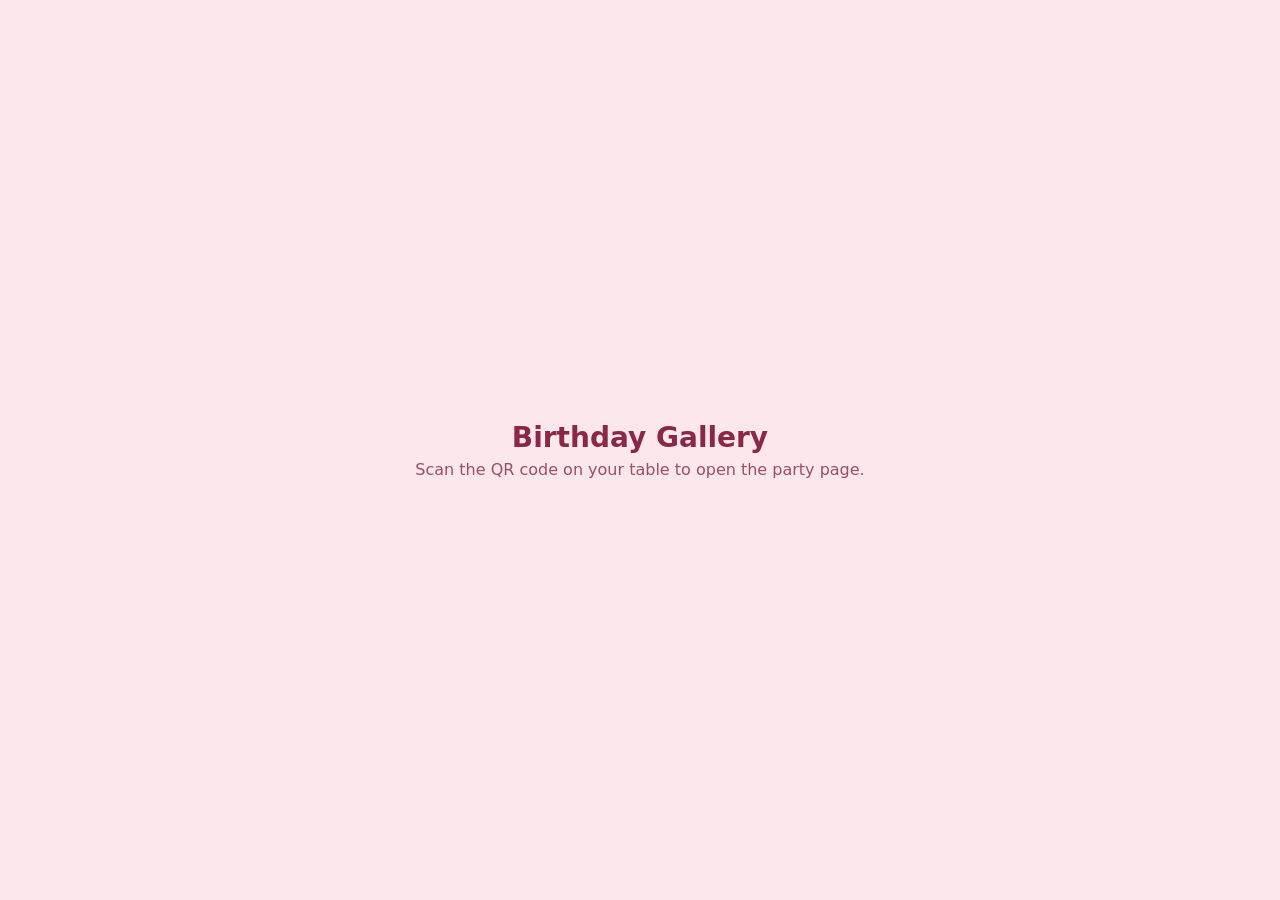
==== index.html @ 24770b82 "Add files via upload" ====
<!doctype html>
<html lang="en"><head><meta charset="utf-8"><meta name="viewport" content="width=device-width, initial-scale=1">
<title>Birthday Gallery</title>
<style>body{margin:0;min-height:100vh;display:flex;align-items:center;justify-content:center;background:#FBE7EC;font-family:system-ui,sans-serif;color:#8A2846;text-align:center}h1{font-size:28px;margin:0 0 6px}p{margin:0;opacity:.8}</style>
</head><body><div><h1>Birthday Gallery</h1><p>Scan the QR code on your table to open the party page.</p></div></body></html>
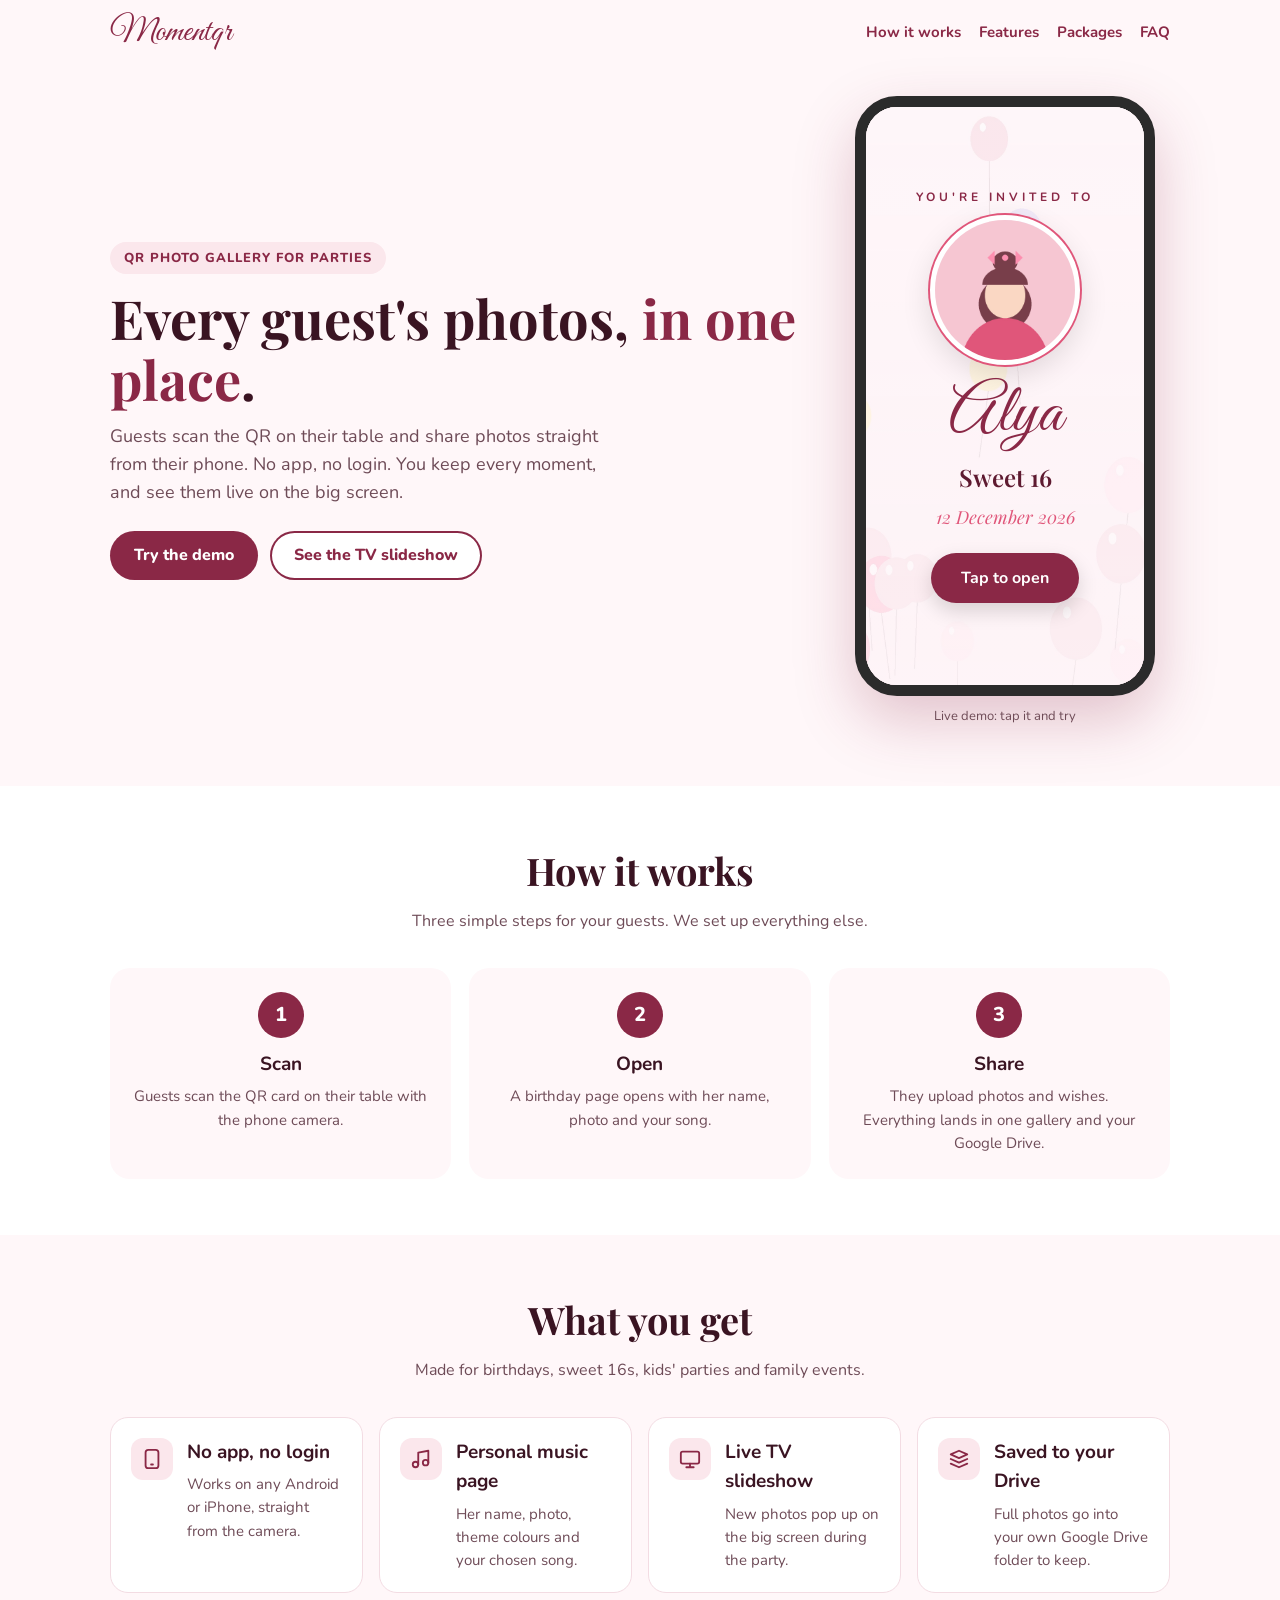
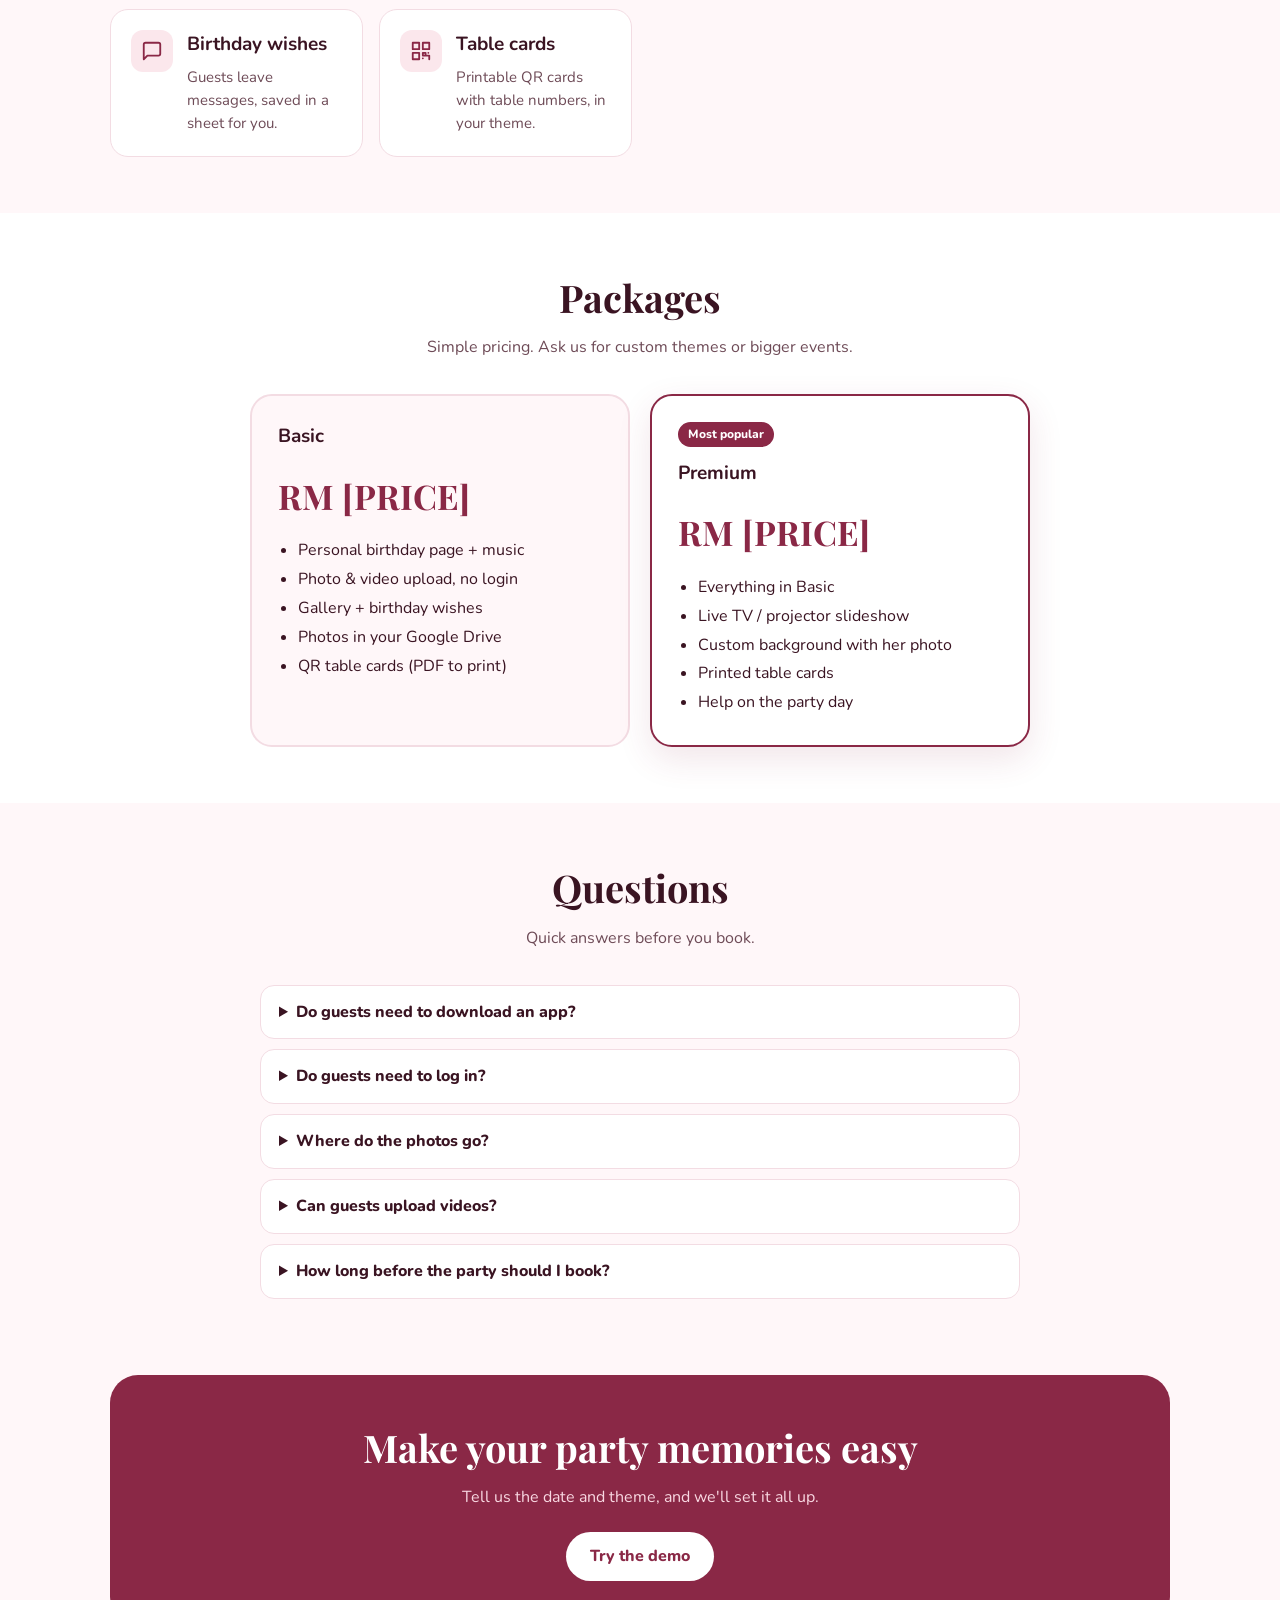
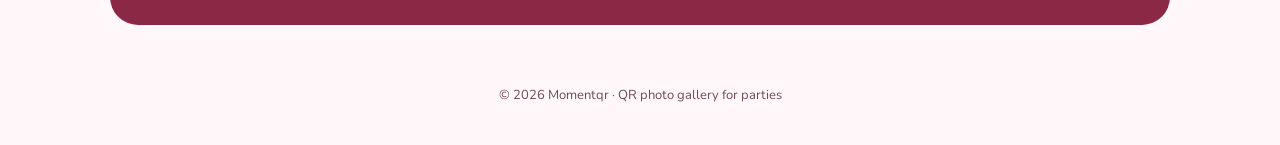
==== commit 3b310b17: "Add files via upload" ====
--- a/index.html
+++ b/index.html
@@ -1,5 +1,190 @@
 <!doctype html>
-<html lang="en"><head><meta charset="utf-8"><meta name="viewport" content="width=device-width, initial-scale=1">
-<title>Birthday Gallery</title>
-<style>body{margin:0;min-height:100vh;display:flex;align-items:center;justify-content:center;background:#FBE7EC;font-family:system-ui,sans-serif;color:#8A2846;text-align:center}h1{font-size:28px;margin:0 0 6px}p{margin:0;opacity:.8}</style>
-</head><body><div><h1>Birthday Gallery</h1><p>Scan the QR code on your table to open the party page.</p></div></body></html>
+<html lang="en">
+<head>
+<meta charset="utf-8">
+<meta name="viewport" content="width=device-width, initial-scale=1">
+<title>Momentqr · QR Photo Gallery for Birthdays &amp; Parties</title>
+<meta name="description" content="Guests scan a QR, upload photos with no app and no login, and everything lands in one gallery. Music page, live TV slideshow and table cards included.">
+
+<script>
+/* ===== BUSINESS SETTINGS (Claude can change these for you) ===== */
+const BIZ = {
+  WHATSAPP: "",                 // e.g. "60123456789"  (country code, no + or spaces). Empty = button hidden
+  WA_TEXT:  "Hi Momentqr! I'm interested in the QR photo gallery for my party.",
+  BASIC_PRICE:   "RM [PRICE]",
+  PREMIUM_PRICE: "RM [PRICE]"
+};
+</script>
+
+<link rel="preconnect" href="https://fonts.googleapis.com">
+<link rel="preconnect" href="https://fonts.gstatic.com" crossorigin>
+<link href="https://fonts.googleapis.com/css2?family=Great+Vibes&family=Playfair+Display:wght@500;600;700&family=Nunito:wght@400;600;700;800&display=swap" rel="stylesheet">
+<style>
+:root{--bg:#FFF7F9;--soft:#FBE7EC;--main:#8A2846;--ink:#3A1422;--accent:#E0567A;--muted:#6E4B57}
+*{box-sizing:border-box}
+html{scroll-behavior:smooth}
+body{margin:0;font-family:Nunito,system-ui,sans-serif;color:var(--ink);background:var(--bg);line-height:1.55}
+a{color:var(--main)}a:hover{color:#5E1A30}
+.wrap{max-width:1100px;margin:0 auto;padding:0 20px}
+nav{display:flex;justify-content:space-between;align-items:center;padding:16px 0;flex-wrap:wrap;gap:10px}
+.logo{font-family:"Great Vibes",cursive;font-size:34px;color:var(--main);text-decoration:none;line-height:1}
+.nav-links{display:flex;gap:18px;flex-wrap:wrap;font-weight:700;font-size:15px}
+.nav-links a{text-decoration:none}
+.btn{display:inline-flex;align-items:center;justify-content:center;gap:8px;min-height:48px;padding:12px 24px;border-radius:999px;font-weight:800;font-size:16px;text-decoration:none;border:0;cursor:pointer}
+.btn.main{background:var(--main);color:#fff}.btn.main:hover{background:#6F1F38;color:#fff}
+.btn.ghost{background:#fff;color:var(--main);box-shadow:inset 0 0 0 2px var(--main)}
+.btn.wa{background:#1F8A4C;color:#fff}.btn.wa:hover{background:#176B3B;color:#fff}
+.hero{display:flex;flex-wrap:wrap;gap:40px;align-items:center;padding:30px 0 60px}
+.hero-text{flex:1 1 420px;min-width:0}
+.kick{display:inline-block;background:var(--soft);color:var(--main);font-weight:800;font-size:13px;letter-spacing:1px;text-transform:uppercase;padding:6px 14px;border-radius:99px}
+h1{font-family:"Playfair Display",Georgia,serif;font-size:clamp(34px,5vw,54px);line-height:1.12;margin:14px 0 14px;color:var(--ink)}
+h1 em{font-style:normal;color:var(--main)}
+.lead{font-size:18px;color:var(--muted);margin:0 0 24px;max-width:520px}
+.cta{display:flex;gap:12px;flex-wrap:wrap}
+.hero-phone{flex:0 1 330px;margin:0 auto;display:flex;flex-direction:column;align-items:center;gap:10px}
+.phone{width:300px;max-width:100%;height:600px;border:11px solid #2B2B2B;border-radius:42px;overflow:hidden;background:#fff;box-shadow:0 24px 60px rgba(138,40,70,.25)}
+.phone iframe{width:100%;height:100%;border:0;display:block}
+.small{font-size:13px;color:var(--muted)}
+section{padding:56px 0}
+section.alt{background:#fff}
+h2{font-family:"Playfair Display",Georgia,serif;font-size:clamp(28px,3.6vw,38px);margin:0 0 8px;text-align:center}
+.sub{text-align:center;color:var(--muted);margin:0 auto 34px;max-width:560px}
+.steps{display:grid;grid-template-columns:repeat(auto-fit,minmax(220px,1fr));gap:18px}
+.step{background:var(--bg);border-radius:20px;padding:24px;text-align:center}
+.num{width:46px;height:46px;border-radius:50%;background:var(--main);color:#fff;font-weight:800;font-size:20px;display:flex;align-items:center;justify-content:center;margin:0 auto 12px}
+.step h3,.feat h3,.pkg h3{margin:0 0 6px;font-size:19px}
+.step p,.feat p{margin:0;color:var(--muted);font-size:15px}
+.feats{display:grid;grid-template-columns:repeat(auto-fit,minmax(240px,1fr));gap:16px}
+.feat{background:#fff;border:1px solid #F3DCE3;border-radius:18px;padding:20px;display:flex;gap:14px;align-items:flex-start}
+.ico{flex:0 0 42px;height:42px;border-radius:12px;background:var(--soft);display:flex;align-items:center;justify-content:center;color:var(--main)}
+.pkgs{display:grid;grid-template-columns:repeat(auto-fit,minmax(260px,1fr));gap:20px;max-width:780px;margin:0 auto}
+.pkg{background:var(--bg);border-radius:22px;padding:26px;border:2px solid #F3DCE3;display:flex;flex-direction:column;gap:12px}
+.pkg.best{border-color:var(--main);background:#fff;box-shadow:0 12px 34px rgba(138,40,70,.12)}
+.tag{align-self:flex-start;background:var(--main);color:#fff;font-size:12px;font-weight:800;padding:3px 10px;border-radius:99px}
+.price{font-family:"Playfair Display",Georgia,serif;font-size:34px;font-weight:700;color:var(--main)}
+.pkg ul{margin:0;padding-left:20px;color:var(--ink)}
+.pkg li{margin:4px 0}
+.faq{max-width:760px;margin:0 auto;display:flex;flex-direction:column;gap:10px}
+details{background:#fff;border:1px solid #F3DCE3;border-radius:14px;padding:14px 18px}
+summary{font-weight:800;cursor:pointer}
+details p{margin:8px 0 0;color:var(--muted)}
+.final{text-align:center;background:var(--main);color:#fff;border-radius:28px;padding:44px 24px;margin:20px 0 40px}
+.final h2{color:#fff}
+.final p{color:#F9D8E2;margin:0 0 22px}
+.final .btn.ghost{box-shadow:none}
+footer{text-align:center;padding:20px 0 40px;font-size:13px;color:var(--muted)}
+</style>
+</head>
+<body>
+<div class="wrap">
+  <nav>
+    <a class="logo" href="#">Momentqr</a>
+    <div class="nav-links"><a href="#how">How it works</a><a href="#features">Features</a><a href="#packages">Packages</a><a href="#faq">FAQ</a></div>
+  </nav>
+
+  <div class="hero">
+    <div class="hero-text">
+      <span class="kick">QR photo gallery for parties</span>
+      <h1>Every guest's photos, <em>in one place</em>.</h1>
+      <p class="lead">Guests scan the QR on their table and share photos straight from their phone. No app, no login. You keep every moment, and see them live on the big screen.</p>
+      <div class="cta">
+        <a class="btn main" href="demo/index.html" target="_blank" rel="noopener">Try the demo</a>
+        <a class="btn ghost" href="demo/tv.html" target="_blank" rel="noopener">See the TV slideshow</a>
+      </div>
+    </div>
+    <div class="hero-phone">
+      <div class="phone"><iframe src="demo/index.html" title="Demo of a birthday photo page" loading="lazy"></iframe></div>
+      <span class="small">Live demo: tap it and try</span>
+    </div>
+  </div>
+</div>
+
+<section class="alt" id="how">
+  <div class="wrap">
+    <h2>How it works</h2>
+    <p class="sub">Three simple steps for your guests. We set up everything else.</p>
+    <div class="steps">
+      <div class="step"><div class="num">1</div><h3>Scan</h3><p>Guests scan the QR card on their table with the phone camera.</p></div>
+      <div class="step"><div class="num">2</div><h3>Open</h3><p>A birthday page opens with her name, photo and your song.</p></div>
+      <div class="step"><div class="num">3</div><h3>Share</h3><p>They upload photos and wishes. Everything lands in one gallery and your Google Drive.</p></div>
+    </div>
+  </div>
+</section>
+
+<section id="features">
+  <div class="wrap">
+    <h2>What you get</h2>
+    <p class="sub">Made for birthdays, sweet 16s, kids' parties and family events.</p>
+    <div class="feats">
+      <div class="feat"><div class="ico"><svg width="22" height="22" viewBox="0 0 24 24" fill="none" stroke="currentColor" stroke-width="2" stroke-linecap="round" stroke-linejoin="round" aria-hidden="true"><rect x="5" y="2" width="14" height="20" rx="3"/><path d="M11 18h2"/></svg></div><div><h3>No app, no login</h3><p>Works on any Android or iPhone, straight from the camera.</p></div></div>
+      <div class="feat"><div class="ico"><svg width="22" height="22" viewBox="0 0 24 24" fill="none" stroke="currentColor" stroke-width="2" stroke-linecap="round" stroke-linejoin="round" aria-hidden="true"><path d="M9 18V5l11-2v13"/><circle cx="6" cy="18" r="3"/><circle cx="17" cy="16" r="3"/></svg></div><div><h3>Personal music page</h3><p>Her name, photo, theme colours and your chosen song.</p></div></div>
+      <div class="feat"><div class="ico"><svg width="22" height="22" viewBox="0 0 24 24" fill="none" stroke="currentColor" stroke-width="2" stroke-linecap="round" stroke-linejoin="round" aria-hidden="true"><rect x="2" y="4" width="20" height="13" rx="2"/><path d="M8 21h8M12 17v4"/></svg></div><div><h3>Live TV slideshow</h3><p>New photos pop up on the big screen during the party.</p></div></div>
+      <div class="feat"><div class="ico"><svg width="22" height="22" viewBox="0 0 24 24" fill="none" stroke="currentColor" stroke-width="2" stroke-linecap="round" stroke-linejoin="round" aria-hidden="true"><path d="M3 7l9-4 9 4-9 4-9-4z"/><path d="M3 12l9 4 9-4M3 17l9 4 9-4"/></svg></div><div><h3>Saved to your Drive</h3><p>Full photos go into your own Google Drive folder to keep.</p></div></div>
+      <div class="feat"><div class="ico"><svg width="22" height="22" viewBox="0 0 24 24" fill="none" stroke="currentColor" stroke-width="2" stroke-linecap="round" stroke-linejoin="round" aria-hidden="true"><path d="M21 15a2 2 0 0 1-2 2H7l-4 4V5a2 2 0 0 1 2-2h14a2 2 0 0 1 2 2z"/></svg></div><div><h3>Birthday wishes</h3><p>Guests leave messages, saved in a sheet for you.</p></div></div>
+      <div class="feat"><div class="ico"><svg width="22" height="22" viewBox="0 0 24 24" fill="none" stroke="currentColor" stroke-width="2" stroke-linecap="round" stroke-linejoin="round" aria-hidden="true"><rect x="3" y="3" width="7" height="7"/><rect x="14" y="3" width="7" height="7"/><rect x="3" y="14" width="7" height="7"/><path d="M14 14h3v3h-3zM20 14v.01M14 20h.01M17 17h4v4"/></svg></div><div><h3>Table cards</h3><p>Printable QR cards with table numbers, in your theme.</p></div></div>
+    </div>
+  </div>
+</section>
+
+<section class="alt" id="packages">
+  <div class="wrap">
+    <h2>Packages</h2>
+    <p class="sub">Simple pricing. Ask us for custom themes or bigger events.</p>
+    <div class="pkgs">
+      <div class="pkg">
+        <h3>Basic</h3>
+        <div class="price" id="pBasic"></div>
+        <ul><li>Personal birthday page + music</li><li>Photo &amp; video upload, no login</li><li>Gallery + birthday wishes</li><li>Photos in your Google Drive</li><li>QR table cards (PDF to print)</li></ul>
+      </div>
+      <div class="pkg best">
+        <span class="tag">Most popular</span>
+        <h3>Premium</h3>
+        <div class="price" id="pPremium"></div>
+        <ul><li>Everything in Basic</li><li>Live TV / projector slideshow</li><li>Custom background with her photo</li><li>Printed table cards</li><li>Help on the party day</li></ul>
+      </div>
+    </div>
+  </div>
+</section>
+
+<section id="faq">
+  <div class="wrap">
+    <h2>Questions</h2>
+    <p class="sub">Quick answers before you book.</p>
+    <div class="faq">
+      <details><summary>Do guests need to download an app?</summary><p>No. They scan the QR with the phone camera and the page opens in the browser.</p></details>
+      <details><summary>Do guests need to log in?</summary><p>No login needed. They just pick photos and tap upload.</p></details>
+      <details><summary>Where do the photos go?</summary><p>Into a Google Drive folder that belongs to you, in full quality. You can download everything after the party.</p></details>
+      <details><summary>Can guests upload videos?</summary><p>Yes, short clips (about 15 to 30 seconds).</p></details>
+      <details><summary>How long before the party should I book?</summary><p>At least 3 days before, so we can set up your page and print the cards.</p></details>
+    </div>
+  </div>
+</section>
+
+<div class="wrap">
+  <div class="final">
+    <h2>Make your party memories easy</h2>
+    <p>Tell us the date and theme, and we'll set it all up.</p>
+    <div class="cta" style="justify-content:center">
+      <a class="btn wa" id="waBtn" href="#" target="_blank" rel="noopener">
+        <svg width="20" height="20" viewBox="0 0 24 24" fill="none" stroke="currentColor" stroke-width="2" stroke-linecap="round" stroke-linejoin="round" aria-hidden="true"><path d="M21 11.5a8.4 8.4 0 0 1-12.3 7.5L3 21l2-5.5A8.4 8.4 0 1 1 21 11.5z"/></svg>
+        WhatsApp us
+      </a>
+      <a class="btn ghost" href="demo/index.html" target="_blank" rel="noopener">Try the demo</a>
+    </div>
+  </div>
+</div>
+
+<footer>&copy; <span id="yr"></span> Momentqr · QR photo gallery for parties</footer>
+
+<script>
+(function(){
+  document.getElementById('pBasic').textContent = BIZ.BASIC_PRICE;
+  document.getElementById('pPremium').textContent = BIZ.PREMIUM_PRICE;
+  document.getElementById('yr').textContent = new Date().getFullYear();
+  const wa = document.getElementById('waBtn');
+  if (/^\d{8,15}$/.test(BIZ.WHATSAPP)) wa.href = 'https://wa.me/' + BIZ.WHATSAPP + '?text=' + encodeURIComponent(BIZ.WA_TEXT);
+  else wa.style.display = 'none';
+})();
+</script>
+</body>
+</html>
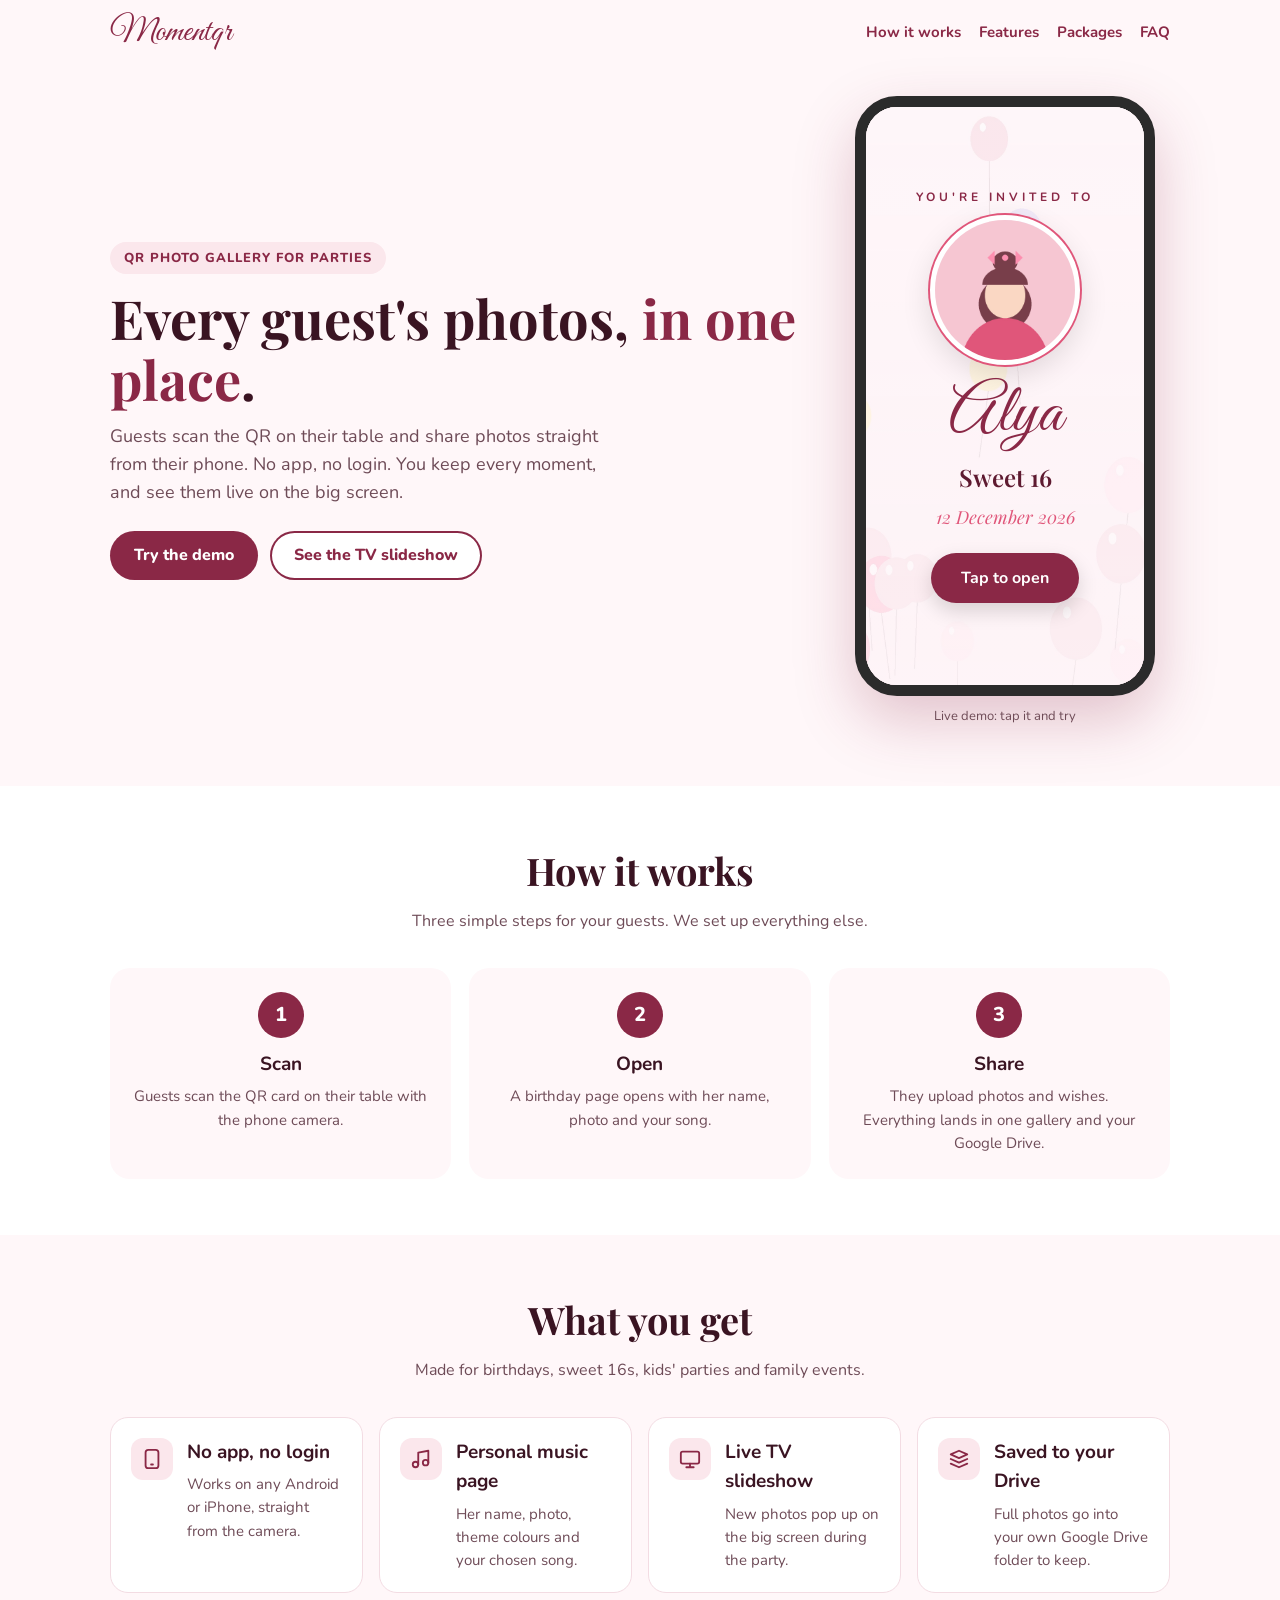
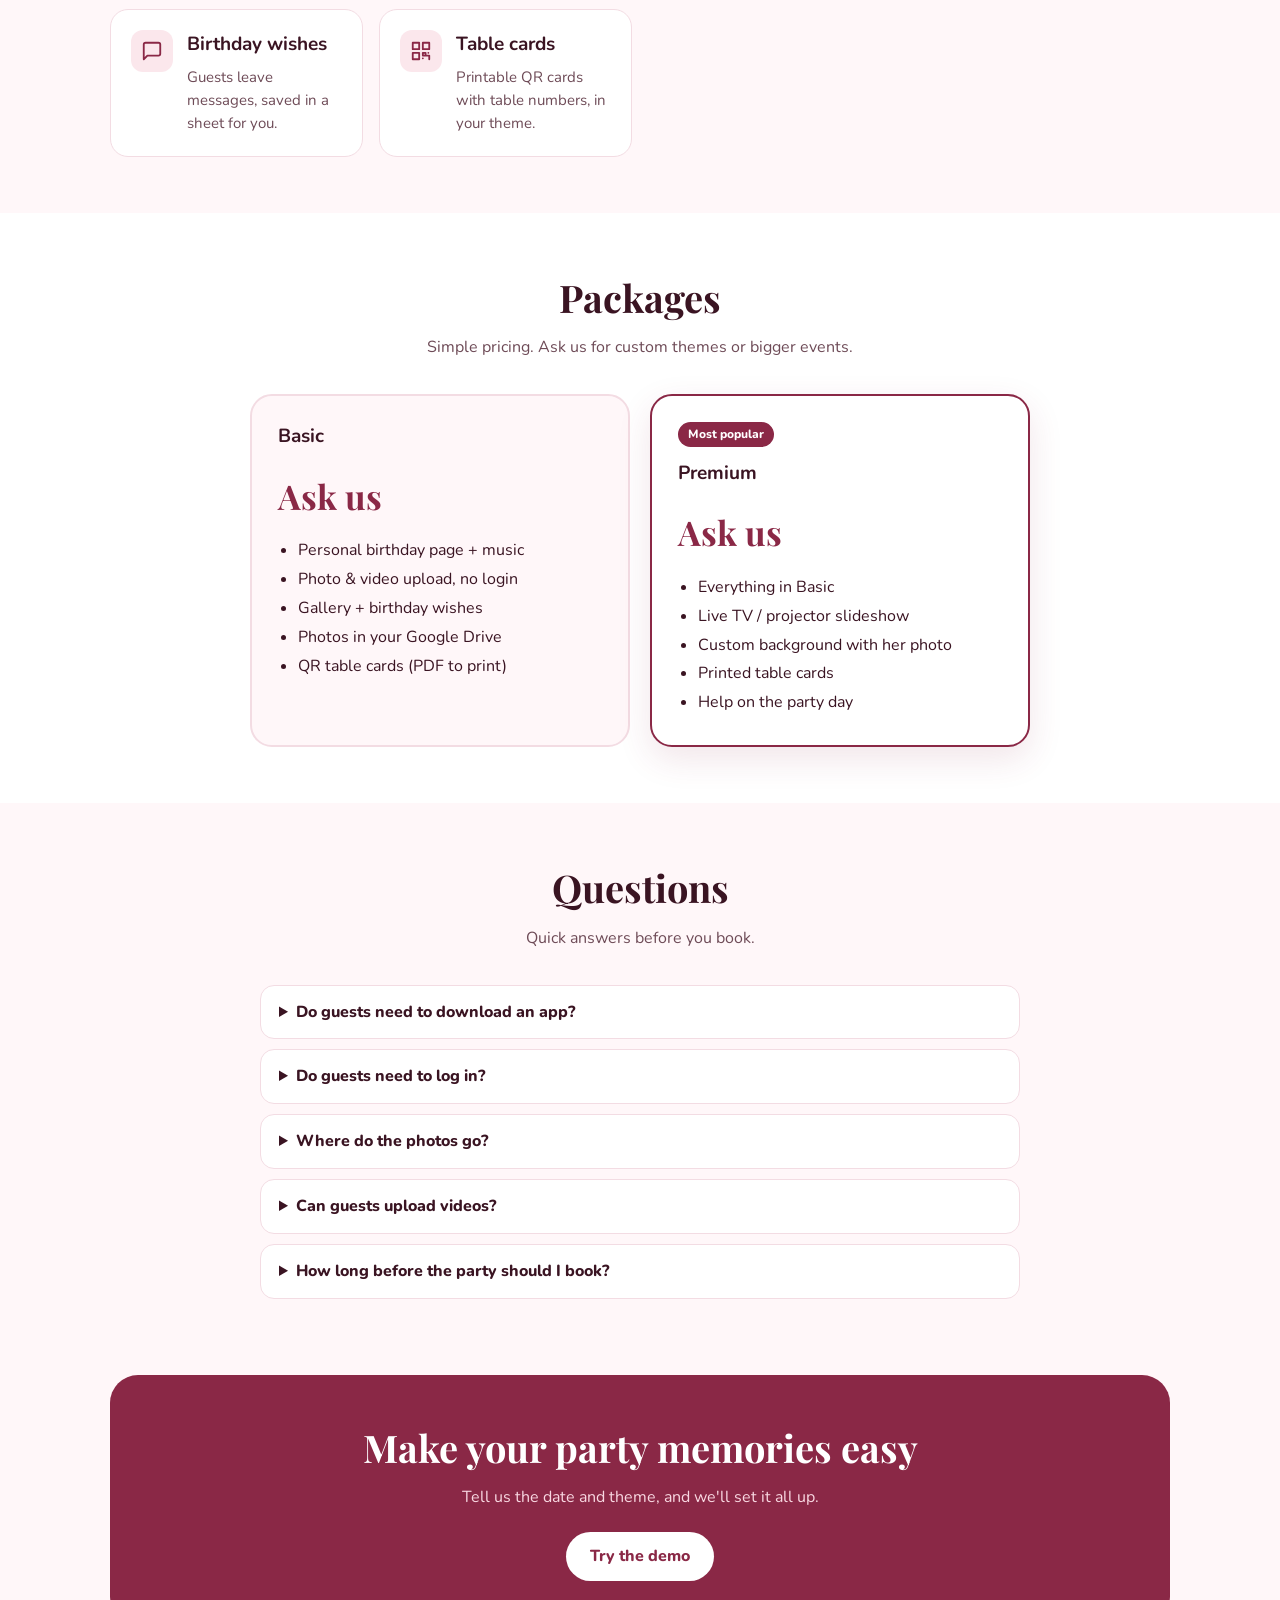
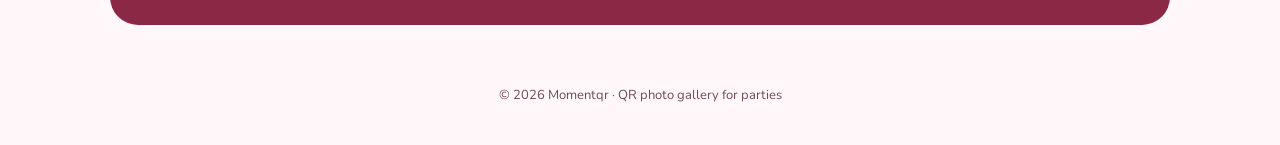
==== commit 0ab7893d: "Add files via upload" ====
--- a/index.html
+++ b/index.html
@@ -7,15 +7,16 @@
 <meta name="description" content="Guests scan a QR, upload photos with no app and no login, and everything lands in one gallery. Music page, live TV slideshow and table cards included.">
 
 <script>
-/* ===== BUSINESS SETTINGS (Claude can change these for you) ===== */
+/* Default business settings. Real values are saved from the Studio and loaded online. */
 const BIZ = {
   WHATSAPP: "",                 // e.g. "60123456789"  (country code, no + or spaces). Empty = button hidden
   WA_TEXT:  "Hi Momentqr! I'm interested in the QR photo gallery for my party.",
-  BASIC_PRICE:   "RM [PRICE]",
-  PREMIUM_PRICE: "RM [PRICE]"
+  BASIC_PRICE:   "",
+  PREMIUM_PRICE: ""
 };
 </script>
 
+<script src="app/config.js"></script>
 <link rel="preconnect" href="https://fonts.googleapis.com">
 <link rel="preconnect" href="https://fonts.gstatic.com" crossorigin>
 <link href="https://fonts.googleapis.com/css2?family=Great+Vibes&family=Playfair+Display:wght@500;600;700&family=Nunito:wght@400;600;700;800&display=swap" rel="stylesheet">
@@ -178,12 +179,16 @@
 
 <script>
 (function(){
-  document.getElementById('pBasic').textContent = BIZ.BASIC_PRICE;
-  document.getElementById('pPremium').textContent = BIZ.PREMIUM_PRICE;
   document.getElementById('yr').textContent = new Date().getFullYear();
-  const wa = document.getElementById('waBtn');
-  if (/^\d{8,15}$/.test(BIZ.WHATSAPP)) wa.href = 'https://wa.me/' + BIZ.WHATSAPP + '?text=' + encodeURIComponent(BIZ.WA_TEXT);
-  else wa.style.display = 'none';
+  function apply(b){
+    document.getElementById('pBasic').textContent = b.BASIC_PRICE || 'Ask us';
+    document.getElementById('pPremium').textContent = b.PREMIUM_PRICE || 'Ask us';
+    const wa = document.getElementById('waBtn');
+    if (/^\d{8,15}$/.test(b.WHATSAPP || '')) { wa.href = 'https://wa.me/' + b.WHATSAPP + '?text=' + encodeURIComponent(b.WA_TEXT || ''); wa.style.display = ''; }
+    else wa.style.display = 'none';
+  }
+  apply({ WHATSAPP: '', BASIC_PRICE: '', PREMIUM_PRICE: '' });
+  if (window.MOMENTQR_API) fetch(window.MOMENTQR_API + '?action=biz').then(r => r.json()).then(r => { if (r.ok) apply(Object.assign({}, BIZ, r.biz)); }).catch(() => {});
 })();
 </script>
 </body>
